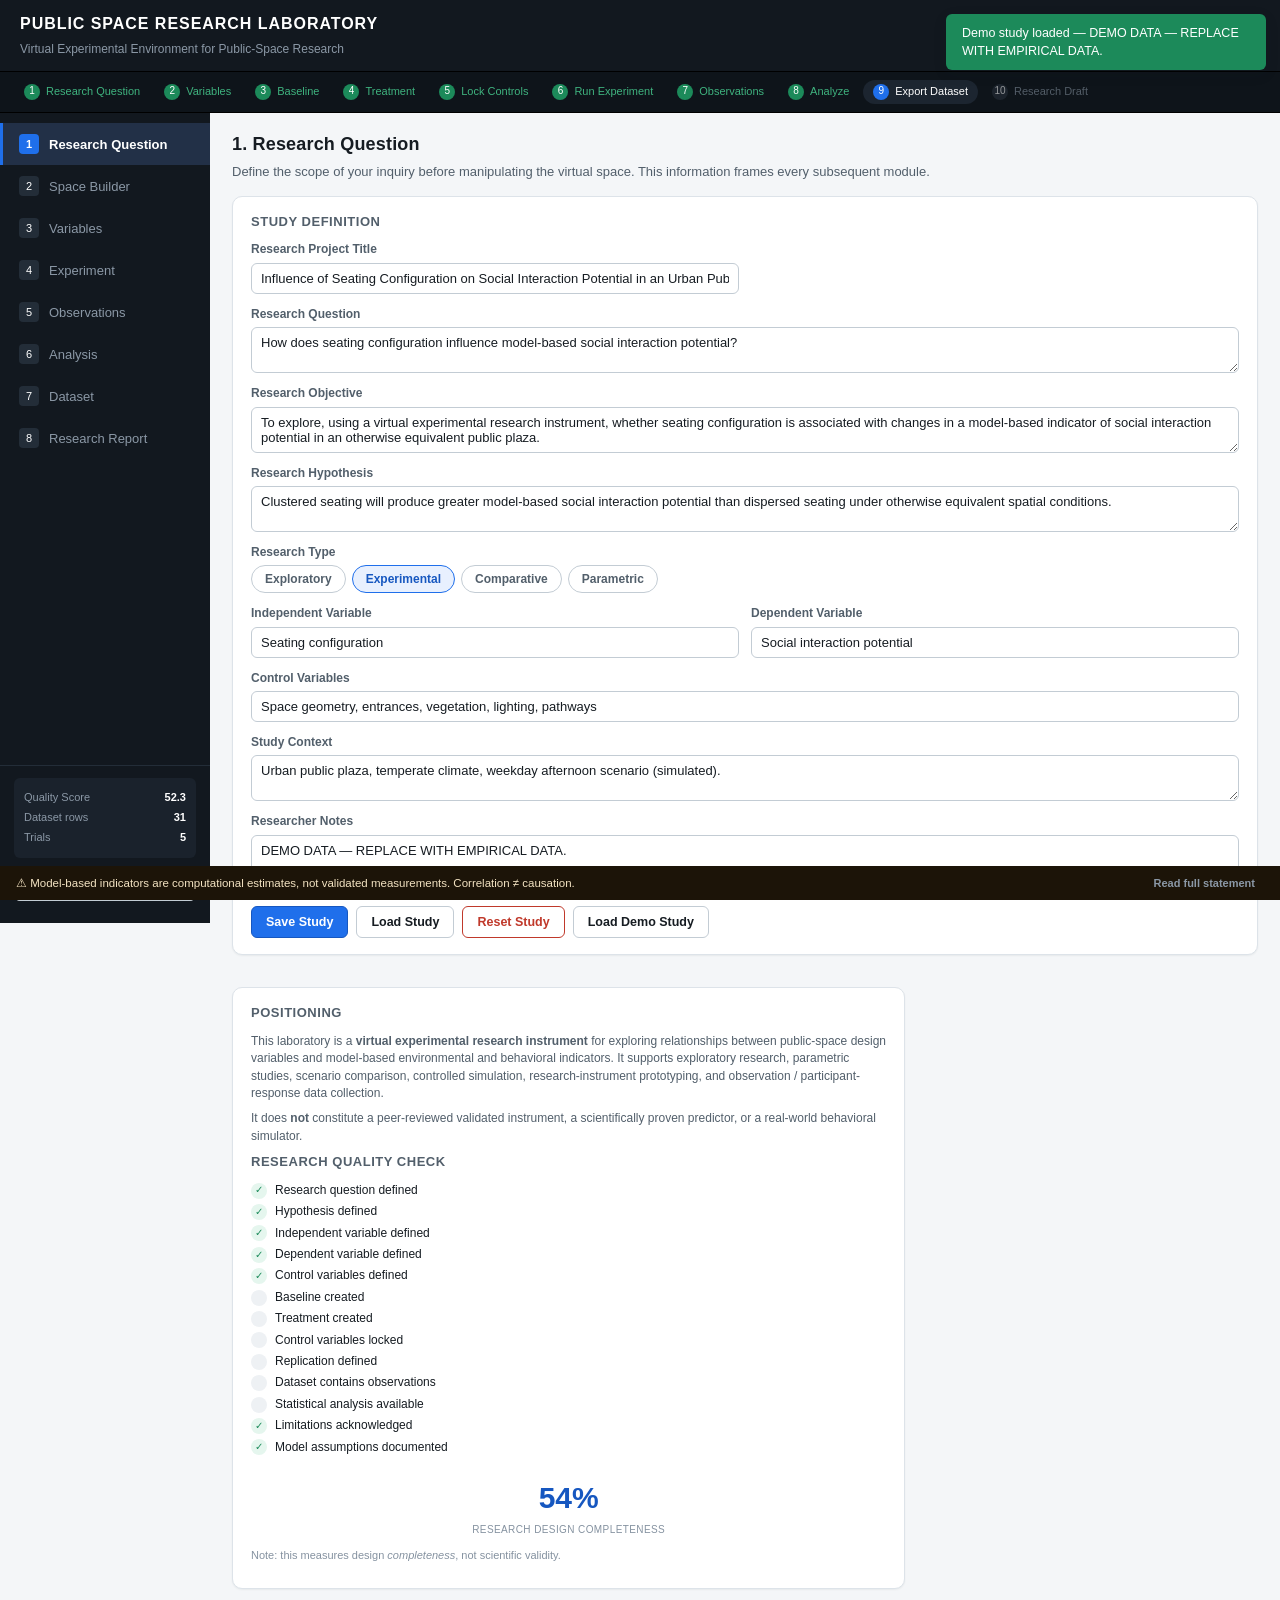
==== research-lab/index.html @ e357980e "Add Public Space Research Laboratory virtual research instrument A standalone, offline-capable brows" ====
<!doctype html>
<html lang="en">
<head>
<meta charset="UTF-8" />
<meta name="viewport" content="width=device-width, initial-scale=1.0" />
<title>Public Space Research Laboratory</title>
<meta name="description" content="A virtual experimental research instrument for exploring relationships between public-space design variables and model-based environmental and behavioral indicators." />
<link rel="stylesheet" href="style.css" />
</head>
<body>

<a class="skip-link" href="#main-content">Skip to main content</a>

<header class="app-header" role="banner">
  <div class="header-left">
    <h1 class="app-title">PUBLIC SPACE RESEARCH LABORATORY</h1>
    <p class="app-subtitle">Virtual Experimental Environment for Public-Space Research</p>
  </div>
  <div class="header-right">
    <div class="status-indicator" id="researchStatus" role="status" aria-live="polite">
      <span class="status-dot status-ready" id="statusDot"></span>
      <span id="statusText">READY</span>
    </div>
    <button class="btn btn-ghost" id="btnHelp" aria-label="How to use this instrument">? Guide</button>
    <button class="btn btn-ghost" id="btnMobileNav" aria-label="Toggle navigation menu">☰ Menu</button>
  </div>
</header>

<div class="workflow-bar" id="workflowBar" aria-label="Research workflow progress">
  <div class="workflow-step" data-step="1"><span class="wf-num">1</span><span class="wf-label">Research Question</span></div>
  <div class="workflow-step" data-step="2"><span class="wf-num">2</span><span class="wf-label">Variables</span></div>
  <div class="workflow-step" data-step="3"><span class="wf-num">3</span><span class="wf-label">Baseline</span></div>
  <div class="workflow-step" data-step="4"><span class="wf-num">4</span><span class="wf-label">Treatment</span></div>
  <div class="workflow-step" data-step="5"><span class="wf-num">5</span><span class="wf-label">Lock Controls</span></div>
  <div class="workflow-step" data-step="6"><span class="wf-num">6</span><span class="wf-label">Run Experiment</span></div>
  <div class="workflow-step" data-step="7"><span class="wf-num">7</span><span class="wf-label">Observations</span></div>
  <div class="workflow-step" data-step="8"><span class="wf-num">8</span><span class="wf-label">Analyze</span></div>
  <div class="workflow-step" data-step="9"><span class="wf-num">9</span><span class="wf-label">Export Dataset</span></div>
  <div class="workflow-step" data-step="10"><span class="wf-num">10</span><span class="wf-label">Research Draft</span></div>
</div>

<div class="app-shell">
<nav class="sidebar" id="sidebar" aria-label="Main navigation">
  <button class="nav-item active" data-tab="research-question" aria-current="page">
    <span class="nav-icon">1</span><span>Research Question</span>
  </button>
  <button class="nav-item" data-tab="space-builder">
    <span class="nav-icon">2</span><span>Space Builder</span>
  </button>
  <button class="nav-item" data-tab="variables">
    <span class="nav-icon">3</span><span>Variables</span>
  </button>
  <button class="nav-item" data-tab="experiment">
    <span class="nav-icon">4</span><span>Experiment</span>
  </button>
  <button class="nav-item" data-tab="observations">
    <span class="nav-icon">5</span><span>Observations</span>
  </button>
  <button class="nav-item" data-tab="analysis">
    <span class="nav-icon">6</span><span>Analysis</span>
  </button>
  <button class="nav-item" data-tab="dataset">
    <span class="nav-icon">7</span><span>Dataset</span>
  </button>
  <button class="nav-item" data-tab="report">
    <span class="nav-icon">8</span><span>Research Report</span>
  </button>

  <div class="sidebar-footer">
    <div class="mini-dashboard" id="miniDashboard">
      <div class="mini-row"><span>Quality Score</span><strong id="miniQuality">--</strong></div>
      <div class="mini-row"><span>Dataset rows</span><strong id="miniRows">0</strong></div>
      <div class="mini-row"><span>Trials</span><strong id="miniTrials">0</strong></div>
    </div>
    <button class="btn btn-block" id="btnProjectMenu">Project ▾</button>
  </div>
</nav>

<main id="main-content" class="content">

<!-- ================= RESEARCH QUESTION ================= -->
<section class="panel active" id="panel-research-question" aria-labelledby="rq-heading">
  <div class="panel-header">
    <h2 id="rq-heading">1. Research Question</h2>
    <p class="panel-desc">Define the scope of your inquiry before manipulating the virtual space. This information frames every subsequent module.</p>
  </div>

  <div class="card-grid">
    <div class="card span-2">
      <h3>Study Definition</h3>
      <div class="form-grid">
        <label class="field">
          <span>Research Project Title</span>
          <input type="text" id="studyTitle" placeholder="e.g. Influence of Seating Configuration on Social Interaction Potential" />
        </label>
        <label class="field span-2">
          <span>Research Question</span>
          <textarea id="studyQuestion" rows="2" placeholder="How does seating configuration influence social interaction potential in a public plaza?"></textarea>
        </label>
        <label class="field span-2">
          <span>Research Objective</span>
          <textarea id="studyObjective" rows="2"></textarea>
        </label>
        <label class="field span-2">
          <span>Research Hypothesis</span>
          <textarea id="studyHypothesis" rows="2" placeholder="Clustered seating configurations produce greater social interaction potential than isolated seating configurations."></textarea>
        </label>
        <div class="field span-2">
          <span>Research Type</span>
          <div class="chip-group" id="researchTypeGroup" role="radiogroup" aria-label="Research type">
            <button class="chip" data-value="Exploratory">Exploratory</button>
            <button class="chip" data-value="Experimental">Experimental</button>
            <button class="chip" data-value="Comparative">Comparative</button>
            <button class="chip" data-value="Parametric">Parametric</button>
          </div>
        </div>
        <label class="field">
          <span>Independent Variable</span>
          <input type="text" id="studyIV" placeholder="Seating configuration" />
        </label>
        <label class="field">
          <span>Dependent Variable</span>
          <input type="text" id="studyDV" placeholder="Social interaction potential" />
        </label>
        <label class="field span-2">
          <span>Control Variables</span>
          <input type="text" id="studyControls" placeholder="Space geometry, entrances, vegetation, lighting..." />
        </label>
        <label class="field span-2">
          <span>Study Context</span>
          <textarea id="studyContext" rows="2" placeholder="Urban plaza, temperate climate, weekday afternoon scenario..."></textarea>
        </label>
        <label class="field span-2">
          <span>Researcher Notes</span>
          <textarea id="studyNotes" rows="3"></textarea>
        </label>
      </div>
      <div class="action-row">
        <button class="btn btn-primary" id="btnSaveStudy">Save Study</button>
        <button class="btn" id="btnLoadStudy">Load Study</button>
        <button class="btn btn-danger-outline" id="btnResetStudy">Reset Study</button>
        <button class="btn" id="btnLoadDemoStudy">Load Demo Study</button>
      </div>
    </div>

    <div class="card">
      <h3>Positioning</h3>
      <p class="hint">This laboratory is a <strong>virtual experimental research instrument</strong> for exploring relationships between public-space design variables and model-based environmental and behavioral indicators. It supports exploratory research, parametric studies, scenario comparison, controlled simulation, research-instrument prototyping, and observation / participant-response data collection.</p>
      <p class="hint">It does <strong>not</strong> constitute a peer-reviewed validated instrument, a scientifically proven predictor, or a real-world behavioral simulator.</p>
      <h3>Research Quality Check</h3>
      <div id="qualityCheckList" class="check-list"></div>
      <div class="big-metric"><span id="qualityCompletenessValue">0%</span><span class="big-metric-label">RESEARCH DESIGN COMPLETENESS</span></div>
      <p class="hint small">Note: this measures design <em>completeness</em>, not scientific validity.</p>
    </div>
  </div>
</section>

<!-- ================= SPACE BUILDER ================= -->
<section class="panel" id="panel-space-builder" aria-labelledby="sb-heading">
  <div class="panel-header">
    <h2 id="sb-heading">2. Virtual Public Space Builder</h2>
    <p class="panel-desc">Construct and manipulate the spatial configuration. Drag objects to reposition them. All changes recalculate model-based indicators live.</p>
  </div>

  <div class="toolbar">
    <div class="toolbar-group">
      <label class="mini-field">Preset
        <select id="presetSelect">
          <option value="">— Select preset —</option>
          <option value="open">01 · Open Plaza</option>
          <option value="treelined">02 · Tree-Lined Plaza</option>
          <option value="courtyard">03 · Courtyard Plaza</option>
          <option value="seating">04 · Seating-Centered Plaza</option>
          <option value="commercial">05 · Commercial Edge Plaza</option>
          <option value="park">06 · Park-Like Space</option>
          <option value="highdensity">07 · High-Density Urban Plaza</option>
          <option value="lowdensity">08 · Low-Density Quiet Plaza</option>
          <option value="pedestrian">09 · Pedestrian Plaza</option>
          <option value="custom">10 · Custom</option>
        </select>
      </label>
    </div>
    <div class="toolbar-group" id="addToolGroup">
      <span class="toolbar-label">Add:</span>
      <button class="btn btn-sm" data-add="entrance">Entrance</button>
      <button class="btn btn-sm" data-add="pathway">Pathway</button>
      <button class="btn btn-sm" data-add="seat">Seating</button>
      <button class="btn btn-sm" data-add="tree">Tree</button>
      <button class="btn btn-sm" data-add="shade">Shade</button>
      <button class="btn btn-sm" data-add="light">Light</button>
      <button class="btn btn-sm" data-add="water">Water</button>
      <button class="btn btn-sm" data-add="edge">Active Edge</button>
      <button class="btn btn-sm" data-add="node">Activity Node</button>
      <button class="btn btn-sm" data-add="obstacle">Obstacle</button>
    </div>
    <div class="toolbar-group">
      <button class="btn btn-sm" id="btnUndo" title="Undo">↶ Undo</button>
      <button class="btn btn-sm" id="btnRedo" title="Redo">↷ Redo</button>
      <button class="btn btn-sm" id="btnRandomize">🎲 Randomize</button>
      <button class="btn btn-sm" id="btnClearSpace">Clear</button>
    </div>
  </div>

  <div class="builder-grid">
    <div class="builder-side">
      <div class="card">
        <h3>Geometry</h3>
        <label class="field-inline"><span>Width (m)</span><input type="number" id="geoWidth" min="10" max="200" value="40"/></label>
        <label class="field-inline"><span>Length (m)</span><input type="number" id="geoLength" min="10" max="200" value="60"/></label>
        <label class="field-inline"><span>Boundary Openness</span><input type="range" id="geoOpenness" min="0" max="100" value="60"/><output>60</output></label>
        <label class="field-inline"><span>Enclosure Level</span><input type="range" id="geoEnclosure" min="0" max="100" value="40"/><output>40</output></label>
      </div>
      <div class="card">
        <h3>Abstract Parameters</h3>
        <p class="hint small">Continuous design parameters not represented as discrete objects.</p>
        <label class="field-inline"><span>Path Directness</span><input type="range" id="parPathDirectness" min="0" max="100" value="70"/><output>70</output></label>
        <label class="field-inline"><span>Path Connectivity</span><input type="range" id="parPathConnectivity" min="0" max="100" value="60"/><output>60</output></label>
        <label class="field-inline"><span>Surface Continuity</span><input type="range" id="parSurfaceContinuity" min="0" max="100" value="80"/><output>80</output></label>
        <label class="field-inline"><span>Crossing Complexity</span><input type="range" id="parCrossingComplexity" min="0" max="100" value="30"/><output>30</output></label>
        <label class="field-inline"><span>Visual Obstruction</span><input type="range" id="parVisualObstruction" min="0" max="100" value="20"/><output>20</output></label>
        <label class="field-inline"><span>Blind Spots</span><input type="range" id="parBlindSpots" min="0" max="100" value="15"/><output>15</output></label>
        <label class="field-inline"><span>Noise Level (assumption)</span><input type="range" id="parNoise" min="0" max="100" value="35"/><output>35</output></label>
        <label class="field-inline"><span>Crowding (assumption)</span><input type="range" id="parCrowding" min="0" max="100" value="25"/><output>25</output></label>
        <label class="field-inline"><span>Hardscape Ratio</span><input type="range" id="parHardscape" min="0" max="100" value="55"/><output>55</output></label>
        <label class="field-inline"><span>Lighting Brightness</span><input type="range" id="parBrightness" min="0" max="100" value="60"/><output>60</output></label>
      </div>
      <div class="card">
        <h3>Time Condition (Scenario Assumption)</h3>
        <div class="chip-group" id="timeConditionGroup">
          <button class="chip" data-value="Morning">Morning</button>
          <button class="chip active" data-value="Afternoon">Afternoon</button>
          <button class="chip" data-value="Evening">Evening</button>
          <button class="chip" data-value="Night">Night</button>
        </div>
        <p class="hint small">Adjusts lighting / activity / shade weighting assumptions. Labeled as scenario assumption, not sensor data.</p>
      </div>
    </div>

    <div class="builder-canvas-wrap">
      <div class="canvas-toolbar">
        <span class="toolbar-label">Heatmap:</span>
        <select id="heatmapSelect">
          <option value="none">None</option>
          <option value="accessibility">Accessibility</option>
          <option value="visibility">Visibility</option>
          <option value="activity">Activity Potential</option>
          <option value="social">Social Interaction Potential</option>
          <option value="comfort">Comfort Potential</option>
        </select>
        <label class="mini-field">Opacity <input type="range" id="heatmapOpacity" min="0" max="100" value="55"/></label>
        <span class="canvas-note">Model visualization — not field observation.</span>
      </div>
      <div class="canvas-frame">
        <svg id="spaceCanvas" viewBox="0 0 1000 1000" preserveAspectRatio="xMidYMid meet" role="img" aria-label="Virtual public space canvas"></svg>
      </div>
      <p class="hint small">Click an object to select and edit its properties. Drag to move. Delete key removes the selected object.</p>
    </div>

    <div class="builder-side">
      <div class="card" id="propertiesPanel">
        <h3>Object Properties</h3>
        <div id="propertiesContent" class="properties-content">
          <p class="hint">No object selected. Click an object on the canvas, or add one using the toolbar above.</p>
        </div>
      </div>
      <div class="card">
        <h3>Snapshots</h3>
        <div class="action-row">
          <button class="btn btn-sm" id="btnSaveSnapshot">Save Snapshot</button>
        </div>
        <div id="snapshotList" class="mini-list"></div>
      </div>
    </div>
  </div>
</section>

<!-- ================= VARIABLES ================= -->
<section class="panel" id="panel-variables" aria-labelledby="var-heading">
  <div class="panel-header">
    <h2 id="var-heading">3. Variables Laboratory &amp; Public Space Quality Model</h2>
    <p class="panel-desc">Every indicator below is a <strong>composite model-based indicator</strong> calculated transparently from the current space configuration. Use "View Calculation" to inspect formulas, weights, and raw values.</p>
  </div>

  <div class="quality-hero card">
    <div class="quality-score-ring" id="qualityRing">
      <span id="qualityScoreValue">--</span>
      <span class="quality-score-label">PUBLIC SPACE QUALITY<br/>Composite Model-Based Indicator (0–100)</span>
    </div>
    <div class="quality-breakdown" id="qualityBreakdown"></div>
  </div>

  <div class="action-row">
    <button class="btn" id="btnDefaultWeights">Default Weights</button>
    <button class="btn" id="btnCustomWeights">Enable Custom Weights</button>
    <button class="btn" id="btnNormalizeWeights">Normalize Weights</button>
    <button class="btn btn-danger-outline" id="btnResetWeights">Reset Weights</button>
  </div>

  <div id="indicatorCategories" class="indicator-categories"></div>
</section>

<!-- ================= EXPERIMENT ================= -->
<section class="panel" id="panel-experiment" aria-labelledby="exp-heading">
  <div class="panel-header">
    <h2 id="exp-heading">4. Experiment Design</h2>
    <p class="panel-desc">Design controlled, parametric, and multi-condition experiments. Duplicate the baseline, change only the independent variable, and lock control variables.</p>
  </div>

  <div class="tab-strip" id="expTabStrip">
    <button class="tab-btn active" data-exptab="design">Design</button>
    <button class="tab-btn" data-exptab="controlled">Controlled (Baseline / Treatment)</button>
    <button class="tab-btn" data-exptab="parametric">Parametric Study</button>
    <button class="tab-btn" data-exptab="multicondition">Multi-Condition</button>
    <button class="tab-btn" data-exptab="replication">Replication</button>
  </div>

  <div class="exp-tab-panel active" data-exptabpanel="design">
    <div class="card">
      <h3>Experiment Definition</h3>
      <div class="form-grid">
        <label class="field"><span>Experiment ID</span><input type="text" id="expId" readonly /></label>
        <label class="field"><span>Experiment Name</span><input type="text" id="expName" /></label>
        <label class="field span-2"><span>Research Question</span><input type="text" id="expQuestion" /></label>
        <label class="field span-2"><span>Hypothesis</span><input type="text" id="expHypothesis" /></label>
        <label class="field"><span>Independent Variable</span><input type="text" id="expIV" /></label>
        <label class="field"><span>Dependent Variable</span><input type="text" id="expDV" /></label>
        <label class="field span-2"><span>Control Variables</span><input type="text" id="expControls" /></label>
        <label class="field"><span>Number of Trials</span><input type="number" id="expTrials" min="1" max="50" value="5" /></label>
        <label class="field"><span>Replication Count</span><input type="number" id="expReplication" min="1" max="20" value="3" /></label>
        <label class="field"><span>Randomization Seed</span><input type="number" id="expSeed" value="12345" /></label>
        <label class="field span-2"><span>Notes</span><textarea id="expNotes" rows="2"></textarea></label>
      </div>
      <div class="action-row">
        <button class="btn btn-primary" id="btnCreateExperiment">Create / Update Experiment</button>
        <button class="btn" id="btnLoadDemoExperiment">Load Demo Experiment</button>
      </div>
    </div>
    <div class="card">
      <h3>Experiment List</h3>
      <div id="experimentList" class="mini-list"></div>
    </div>
  </div>

  <div class="exp-tab-panel" data-exptabpanel="controlled">
    <div class="card">
      <div class="action-row">
        <button class="btn btn-primary" id="btnSetBaseline">Set Current Space as BASELINE</button>
        <button class="btn" id="btnDuplicateToTreatment">Duplicate Baseline → Treatment</button>
        <button class="btn" id="btnLockControls">🔒 Lock Control Variables</button>
        <span id="lockIndicator" class="lock-indicator">UNLOCKED</span>
      </div>
      <p class="hint small">Workflow: set the baseline, duplicate it to treatment, then edit <em>only</em> the independent variable in the Treatment workspace. Locked control variables will warn you if changed.</p>
    </div>
    <div class="side-by-side">
      <div class="card">
        <h3>Baseline</h3>
        <div id="baselineSummary" class="condition-summary">No baseline set.</div>
      </div>
      <div class="card">
        <h3>Treatment</h3>
        <div id="treatmentSummary" class="condition-summary">No treatment set.</div>
        <button class="btn btn-sm" id="btnEditTreatment">Edit Treatment in Space Builder</button>
      </div>
    </div>
    <div class="card">
      <h3>Run Controlled Experiment</h3>
      <div class="action-row">
        <button class="btn btn-primary" id="btnRunControlled">Run Baseline vs Treatment</button>
      </div>
      <div id="controlledResults"></div>
    </div>
  </div>

  <div class="exp-tab-panel" data-exptabpanel="parametric">
    <div class="card">
      <h3>Parametric Study</h3>
      <div class="form-grid">
        <label class="field"><span>Independent Variable</span>
          <select id="paramVariable">
            <option value="treeCount">Tree Count</option>
            <option value="seatCount">Seating Count</option>
            <option value="entranceCount">Entrance Count</option>
            <option value="lightCount">Lighting Count</option>
            <option value="parPathDirectness">Path Directness</option>
            <option value="parHardscape">Hardscape Ratio</option>
          </select>
        </label>
        <label class="field"><span>Levels (comma-separated)</span><input type="text" id="paramLevels" value="0,2,4,6,8,10" /></label>
      </div>
      <div class="action-row">
        <button class="btn btn-primary" id="btnRunParametric">Run Parametric Study</button>
      </div>
      <div id="paramResultsTable"></div>
      <div class="chart-wrap"><svg id="paramChart" viewBox="0 0 600 300"></svg></div>
    </div>

    <div class="card">
      <h3>Sensitivity Analysis</h3>
      <div class="form-grid">
        <label class="field"><span>Independent Variable</span>
          <select id="sensVariable">
            <option value="treeCount">Tree Count</option>
            <option value="seatCount">Seating Count</option>
            <option value="entranceCount">Entrance Count</option>
            <option value="lightCount">Lighting Count</option>
          </select>
        </label>
        <label class="field"><span>Dependent Indicator</span>
          <select id="sensIndicator">
            <option value="comfort">Environmental Comfort Index</option>
            <option value="social">Social Interaction Potential</option>
            <option value="accessibility">Accessibility Index</option>
            <option value="quality">Public Space Quality Score</option>
          </select>
        </label>
      </div>
      <div class="action-row"><button class="btn btn-primary" id="btnRunSensitivity">Run Sensitivity Analysis</button></div>
      <div id="sensResultsTable"></div>
      <div class="chart-wrap"><svg id="sensChart" viewBox="0 0 600 300"></svg></div>
      <p class="hint" id="sensInterpretation"></p>
    </div>
  </div>

  <div class="exp-tab-panel" data-exptabpanel="multicondition">
    <div class="card">
      <h3>Multi-Condition Experiment (up to 10 conditions)</h3>
      <div class="action-row">
        <button class="btn btn-primary" id="btnAddCondition">+ Add Condition from Current Space</button>
      </div>
      <div id="conditionList" class="mini-list"></div>
      <div class="chart-wrap"><svg id="conditionChart" viewBox="0 0 600 320"></svg></div>
      <div id="conditionComparisonTable"></div>
    </div>
  </div>

  <div class="exp-tab-panel" data-exptabpanel="replication">
    <div class="card">
      <h3>Stochastic Simulation</h3>
      <label class="field-inline"><span>Enable randomized model variation</span>
        <input type="checkbox" id="stochasticToggle" />
      </label>
      <label class="field-inline"><span>Variation Level</span>
        <select id="stochasticLevel">
          <option value="0">0%</option>
          <option value="1">1%</option>
          <option value="5" selected>5%</option>
          <option value="10">10%</option>
        </select>
      </label>
      <p class="hint small">"Randomized model variation" is a synthetic noise term applied to computed indicators. It does not represent measured human behavioral variability.</p>
      <div class="action-row">
        <button class="btn btn-primary" id="btnRunTrials">Run Replication Trials</button>
      </div>
      <div id="replicationTable"></div>
    </div>
  </div>
</section>

<!-- ================= OBSERVATIONS ================= -->
<section class="panel" id="panel-observations" aria-labelledby="obs-heading">
  <div class="panel-header">
    <h2 id="obs-heading">5. Observations &amp; Participant Responses</h2>
    <p class="panel-desc">Record researcher-entered field observations and participant survey responses. These are distinct from simulated indicators.</p>
  </div>

  <div class="tab-strip">
    <button class="tab-btn active" data-obstab="observation">Observation Sheet</button>
    <button class="tab-btn" data-obstab="participant">Participant Responses</button>
  </div>

  <div class="obs-tab-panel active" data-obstabpanel="observation">
    <div class="card">
      <h3>New Observation <span class="badge badge-empirical">Researcher-entered observation</span></h3>
      <div class="form-grid">
        <label class="field"><span>Location</span><input type="text" id="obsLocation" placeholder="e.g. North seating cluster" /></label>
        <label class="field"><span>Condition</span><input type="text" id="obsCondition" placeholder="e.g. Baseline / Treatment A" /></label>
        <label class="field"><span>Pedestrian Count</span><input type="number" id="obsPedestrians" min="0" /></label>
        <label class="field"><span>Seated People</span><input type="number" id="obsSeated" min="0" /></label>
        <label class="field"><span>Standing People</span><input type="number" id="obsStanding" min="0" /></label>
        <label class="field"><span>Walking People</span><input type="number" id="obsWalking" min="0" /></label>
        <label class="field"><span>Groups</span><input type="number" id="obsGroups" min="0" /></label>
        <label class="field"><span>Solo Users</span><input type="number" id="obsSolo" min="0" /></label>
        <label class="field"><span>Interactions Observed</span><input type="number" id="obsInteractions" min="0" /></label>
        <label class="field"><span>Avg. Duration of Stay (min)</span><input type="number" id="obsDuration" min="0" /></label>
        <label class="field span-2"><span>Observed Activities</span><input type="text" id="obsActivities" placeholder="Comma-separated" /></label>
        <label class="field"><span>Conflicts Observed</span><input type="number" id="obsConflicts" min="0" /></label>
        <label class="field"><span>Noise Perception (1–5)</span><input type="number" id="obsNoise" min="1" max="5" /></label>
        <label class="field"><span>Comfort Rating (1–5)</span><input type="number" id="obsComfort" min="1" max="5" /></label>
        <label class="field"><span>Safety Perception (1–5)</span><input type="number" id="obsSafety" min="1" max="5" /></label>
        <label class="field span-2"><span>Accessibility Problems</span><input type="text" id="obsAccessProblems" /></label>
        <label class="field span-2"><span>Notes</span><textarea id="obsNotes" rows="2"></textarea></label>
      </div>
      <div class="action-row">
        <button class="btn btn-primary" id="btnAddObservation">Record Observation</button>
      </div>
    </div>
    <div class="card">
      <h3>Observation Log</h3>
      <div class="table-scroll"><table id="observationTable"><thead></thead><tbody></tbody></table></div>
    </div>
  </div>

  <div class="obs-tab-panel" data-obstabpanel="participant">
    <div class="card">
      <h3>Questionnaire <span class="badge badge-participant">Participant-reported response</span></h3>
      <p class="hint small">Likert scale 1 (Strongly disagree) – 5 (Strongly agree). No personally identifiable information is collected — participants are recorded by anonymous ID only (e.g. P001).</p>
      <div id="questionList" class="mini-list"></div>
      <div class="action-row">
        <input type="text" id="newQuestionText" placeholder="Add a custom Likert question..." class="grow-input"/>
        <button class="btn btn-sm" id="btnAddQuestion">Add Question</button>
      </div>
    </div>
    <div class="card">
      <h3>Record Response</h3>
      <div class="form-grid">
        <label class="field"><span>Participant ID</span><input type="text" id="participantId" readonly /></label>
        <label class="field"><span>Condition</span><input type="text" id="participantCondition" placeholder="Baseline / Treatment A" /></label>
      </div>
      <div id="likertForm"></div>
      <div class="action-row">
        <button class="btn btn-primary" id="btnSubmitResponse">Submit Response</button>
      </div>
    </div>
    <div class="card">
      <h3>Response Summary</h3>
      <div id="responseSummary"></div>
    </div>
  </div>
</section>

<!-- ================= ANALYSIS ================= -->
<section class="panel" id="panel-analysis" aria-labelledby="ana-heading">
  <div class="panel-header">
    <h2 id="ana-heading">6. Data Analysis Dashboard</h2>
    <p class="panel-desc">Descriptive statistics, comparison, correlation and effect-size tools computed from your collected/model data.</p>
  </div>

  <div class="card causality-warning">
    <strong>CAUTION:</strong> Results here arise substantially from the computational model and researcher-entered data. They do not by themselves establish causality, and should not be interpreted as empirical evidence of real-world human behavior without independent validation.
  </div>

  <div class="tab-strip">
    <button class="tab-btn active" data-anatab="descriptive">Descriptive Charts</button>
    <button class="tab-btn" data-anatab="comparison">Scenario Comparison</button>
    <button class="tab-btn" data-anatab="correlation">Correlation Explorer</button>
    <button class="tab-btn" data-anatab="matrix">Comparison Matrix</button>
  </div>

  <div class="ana-tab-panel active" data-anatabpanel="descriptive">
    <div class="card">
      <h3>Select dataset field</h3>
      <div class="form-grid">
        <label class="field"><span>Numeric field</span>
          <select id="descField"></select>
        </label>
        <label class="field"><span>Chart type</span>
          <select id="descChartType">
            <option value="bar">Bar Chart</option>
            <option value="histogram">Histogram</option>
            <option value="box">Distribution (box-style)</option>
          </select>
        </label>
      </div>
    </div>
    <div class="card">
      <h3>Chart</h3>
      <div class="chart-wrap"><svg id="descChart" viewBox="0 0 700 320"></svg></div>
      <div id="descStats" class="stats-grid"></div>
    </div>
    <div class="card">
      <h3>Radar — Indicator Profile</h3>
      <div class="chart-wrap"><svg id="radarChart" viewBox="0 0 400 400"></svg></div>
    </div>
  </div>

  <div class="ana-tab-panel" data-anatabpanel="comparison">
    <div class="card">
      <h3>Scenario A vs Scenario B</h3>
      <div class="form-grid">
        <label class="field"><span>Scenario A (snapshot/condition)</span><select id="scenarioA"></select></label>
        <label class="field"><span>Scenario B (snapshot/condition)</span><select id="scenarioB"></select></label>
      </div>
      <div class="action-row"><button class="btn btn-primary" id="btnCompareScenarios">Compare</button></div>
      <div id="scenarioCompareResult"></div>
    </div>
  </div>

  <div class="ana-tab-panel" data-anatabpanel="correlation">
    <div class="card">
      <h3>Correlation Explorer</h3>
      <div class="form-grid">
        <label class="field"><span>Variable X</span><select id="corrX"></select></label>
        <label class="field"><span>Variable Y</span><select id="corrY"></select></label>
      </div>
      <div class="action-row"><button class="btn btn-primary" id="btnRunCorrelation">Compute Correlation</button></div>
      <div id="corrResult"></div>
      <div class="chart-wrap"><svg id="scatterChart" viewBox="0 0 500 400"></svg></div>
      <p class="hint">Correlation in simulated/model-generated data does not establish real-world causation.</p>
    </div>
  </div>

  <div class="ana-tab-panel" data-anatabpanel="matrix">
    <div class="card">
      <h3>Research Comparison Matrix</h3>
      <div id="comparisonMatrixTable"></div>
    </div>
  </div>
</section>

<!-- ================= DATASET ================= -->
<section class="panel" id="panel-dataset" aria-labelledby="ds-heading">
  <div class="panel-header">
    <h2 id="ds-heading">7. Dataset Management</h2>
    <p class="panel-desc">All trial results, observations, and participant responses consolidated into one reproducible dataset table.</p>
  </div>

  <div class="card">
    <div class="toolbar">
      <input type="text" id="datasetSearch" placeholder="Search dataset..." class="grow-input" />
      <select id="datasetFilterType">
        <option value="">All observation types</option>
        <option value="simulation">Simulation</option>
        <option value="observation">Field Observation</option>
        <option value="participant">Participant Response</option>
      </select>
      <select id="datasetSort">
        <option value="timestamp">Sort: Timestamp</option>
        <option value="condition">Sort: Condition</option>
        <option value="dependent_value">Sort: Dependent Value</option>
      </select>
      <button class="btn btn-sm" id="btnAddDatasetRow">+ Add Row</button>
      <button class="btn btn-sm btn-danger-outline" id="btnClearDataset">Clear Data</button>
    </div>
    <div class="table-scroll"><table id="datasetTable"><thead></thead><tbody></tbody></table></div>
    <div class="action-row">
      <button class="btn btn-primary" id="btnExportCSV">Export CSV</button>
      <button class="btn" id="btnExportJSON">Export JSON</button>
      <button class="btn" id="btnExportLog">Export Experiment Log</button>
      <span class="hint small">CSV columns are formatted for Excel, SPSS, R, Python, JASP, and Jamovi.</span>
    </div>
  </div>

  <div class="card">
    <h3>Experiment Log</h3>
    <div class="table-scroll"><table id="logTable"><thead><tr><th>Time</th><th>Action</th><th>Variable</th><th>Old</th><th>New</th><th>Experiment</th></tr></thead><tbody></tbody></table></div>
  </div>

  <div class="card">
    <h3>Project Management</h3>
    <div class="action-row">
      <button class="btn" id="btnNewStudy">New Study</button>
      <button class="btn" id="btnExportProject">Export All Project Data</button>
      <button class="btn" id="btnImportProject">Import Project Data</button>
      <input type="file" id="importFileInput" accept="application/json" hidden />
      <button class="btn btn-danger-outline" id="btnResetProject">Reset Project</button>
    </div>
  </div>
</section>

<!-- ================= REPORT ================= -->
<section class="panel" id="panel-report" aria-labelledby="rep-heading">
  <div class="panel-header">
    <h2 id="rep-heading">8. Research Report &amp; Reproducibility</h2>
    <p class="panel-desc">Generate a structured research draft and reproducibility manifest from your study data.</p>
  </div>

  <div class="tab-strip">
    <button class="tab-btn active" data-reptab="summary">Research Summary</button>
    <button class="tab-btn" data-reptab="paper">Research Paper Builder</button>
    <button class="tab-btn" data-reptab="reproducibility">Reproducibility</button>
    <button class="tab-btn" data-reptab="dashboard">Final Dashboard</button>
  </div>

  <div class="rep-tab-panel active" data-reptabpanel="summary">
    <div class="card">
      <div class="action-row">
        <button class="btn btn-primary" id="btnGenerateSummary">Generate Research Summary</button>
        <button class="btn" id="btnCopySummary">Copy</button>
        <button class="btn" id="btnDownloadSummary">Download</button>
      </div>
      <pre id="summaryOutput" class="report-output"></pre>
    </div>
  </div>

  <div class="rep-tab-panel" data-reptabpanel="paper">
    <div class="card">
      <p class="hint">Generates a structured research draft requiring researcher verification, empirical validation, and appropriate citation. It does not automatically generate a publishable paper.</p>
      <div class="action-row">
        <button class="btn btn-primary" id="btnGeneratePaper">Generate Paper Draft</button>
        <button class="btn" id="btnCopyPaper">Copy Report</button>
        <button class="btn" id="btnDownloadPaper">Download Report</button>
      </div>
      <pre id="paperOutput" class="report-output"></pre>
    </div>
  </div>

  <div class="rep-tab-panel" data-reptabpanel="reproducibility">
    <div class="card">
      <div id="reproPanel"></div>
      <div class="action-row">
        <button class="btn btn-primary" id="btnExportConfig">Export Experiment Configuration</button>
      </div>
    </div>
  </div>

  <div class="rep-tab-panel" data-reptabpanel="dashboard">
    <div class="card" id="finalDashboard"></div>
  </div>

  <div class="card model-limitations" id="modelLimitations">
    <h3>Model Limitations &amp; Assumptions <span class="badge badge-warning">Always read this</span></h3>
    <ul>
      <li>This laboratory is a computational research prototype.</li>
      <li>Model-based indicators are not substitutes for field measurements.</li>
      <li>Simulated behavior is not equivalent to observed human behavior.</li>
      <li>Results depend on model assumptions and weighting.</li>
      <li>Empirical validation is required before treating indicators as validated measurements.</li>
      <li>Correlation does not establish causation.</li>
      <li>Composite scores should be interpreted in relation to their component variables.</li>
    </ul>
  </div>
</section>

</main>
</div>

<!-- Model Limitations persistent footer strip -->
<div class="limitations-strip" id="limitationsStrip">
  <span>⚠ Model-based indicators are computational estimates, not validated measurements. Correlation ≠ causation.</span>
  <button id="btnJumpLimitations" class="btn btn-ghost btn-xs">Read full statement</button>
</div>

<!-- Modal: View Calculation -->
<div class="modal-overlay" id="calcModalOverlay" hidden>
  <div class="modal" role="dialog" aria-modal="true" aria-labelledby="calcModalTitle">
    <div class="modal-header">
      <h3 id="calcModalTitle">Calculation Detail</h3>
      <button class="btn btn-ghost btn-xs" id="btnCloseCalcModal" aria-label="Close">✕</button>
    </div>
    <div class="modal-body" id="calcModalBody"></div>
  </div>
</div>

<!-- Modal: Help / Guide -->
<div class="modal-overlay" id="helpModalOverlay" hidden>
  <div class="modal" role="dialog" aria-modal="true" aria-labelledby="helpModalTitle">
    <div class="modal-header">
      <h3 id="helpModalTitle">Instrument Guide</h3>
      <button class="btn btn-ghost btn-xs" id="btnCloseHelpModal" aria-label="Close">✕</button>
    </div>
    <div class="modal-body">
      <ol class="guide-list">
        <li><strong>Research Question</strong> — define your study, IV/DV, hypothesis.</li>
        <li><strong>Space Builder</strong> — configure the plaza, or load a preset. Set as Baseline.</li>
        <li><strong>Experiment → Controlled</strong> — duplicate to Treatment, change only the IV, lock controls, run.</li>
        <li><strong>Observations</strong> — log researcher observations and/or participant Likert responses.</li>
        <li><strong>Analysis</strong> — inspect charts, correlation, comparison matrix.</li>
        <li><strong>Dataset</strong> — review, edit, export CSV/JSON.</li>
        <li><strong>Research Report</strong> — generate a draft summary, paper outline, and reproducibility manifest.</li>
      </ol>
    </div>
  </div>
</div>

<div id="toastContainer" class="toast-container" aria-live="polite"></div>

<script src="script.js"></script>
</body>
</html>
---- research-lab/style.css ----
/* =========================================================
   PUBLIC SPACE RESEARCH LABORATORY — Stylesheet
   Professional scientific-lab interface. No frameworks.
   ========================================================= */

:root{
  --bg-canvas:#f4f6f8;
  --bg-card:#ffffff;
  --bg-sidebar:#12181f;
  --bg-sidebar-hover:#1c2530;
  --bg-sidebar-active:#223047;
  --border:#dde3e9;
  --border-strong:#c3ccd4;
  --text-primary:#161c22;
  --text-secondary:#525f6b;
  --text-muted:#8592a0;
  --text-on-dark:#dfe6ec;
  --text-on-dark-muted:#8b98a6;
  --accent:#1f6feb;
  --accent-dark:#1657c0;
  --accent-soft:#e8f0fe;
  --ok:#1c8a5a;
  --ok-soft:#e5f6ee;
  --warn:#b4750a;
  --warn-soft:#fdf1de;
  --danger:#c0392b;
  --danger-soft:#fbe9e7;
  --purple:#6e4fc9;
  --radius:6px;
  --radius-lg:10px;
  --shadow-sm:0 1px 2px rgba(20,30,40,.06);
  --shadow-md:0 4px 14px rgba(20,30,40,.10);
  --mono:"SFMono-Regular",Consolas,"Liberation Mono",Menlo,monospace;
  --sans:-apple-system,BlinkMacSystemFont,"Segoe UI",Roboto,Helvetica,Arial,sans-serif;
}

*,*::before,*::after{box-sizing:border-box;}
html{color-scheme:light;}
body{
  margin:0;
  font-family:var(--sans);
  background:var(--bg-canvas);
  color:var(--text-primary);
  font-size:14px;
  line-height:1.45;
  -webkit-font-smoothing:antialiased;
}
h1,h2,h3,h4{margin:0 0 6px;font-weight:600;letter-spacing:.01em;}
p{margin:0 0 8px;}
ul{margin:0;padding-left:18px;}
button{font-family:inherit;}
input,select,textarea{font-family:inherit;font-size:13px;}
:focus-visible{outline:2px solid var(--accent);outline-offset:2px;}

.skip-link{
  position:absolute;left:-999px;top:0;background:var(--accent);color:#fff;
  padding:8px 14px;z-index:999;border-radius:0 0 6px 0;
}
.skip-link:focus{left:0;}

/* ===== Header ===== */
.app-header{
  display:flex;justify-content:space-between;align-items:center;
  padding:12px 20px;background:var(--bg-sidebar);color:var(--text-on-dark);
  border-bottom:1px solid #000;
}
.app-title{font-size:16px;letter-spacing:.06em;color:#fff;}
.app-subtitle{font-size:12px;color:var(--text-on-dark-muted);margin:0;}
.header-right{display:flex;align-items:center;gap:10px;}
.status-indicator{
  display:flex;align-items:center;gap:6px;font-size:12px;font-weight:600;
  padding:6px 10px;border-radius:20px;background:#1c2530;letter-spacing:.03em;
}
.status-dot{width:9px;height:9px;border-radius:50%;background:var(--text-muted);}
.status-dot.status-ready{background:#3fb37f;box-shadow:0 0 0 3px rgba(63,179,127,.25);}
.status-dot.status-running{background:#e0a621;box-shadow:0 0 0 3px rgba(224,166,33,.25);animation:pulse 1.4s infinite;}
.status-dot.status-collected{background:#4c8dff;box-shadow:0 0 0 3px rgba(76,141,255,.25);}
@keyframes pulse{0%,100%{opacity:1;}50%{opacity:.4;}}

#btnMobileNav{display:none;}

/* ===== Workflow bar ===== */
.workflow-bar{
  display:flex;overflow-x:auto;background:#0e141a;color:var(--text-on-dark-muted);
  font-size:11px;padding:8px 14px;gap:4px;border-bottom:1px solid #000;
}
.workflow-step{
  display:flex;align-items:center;gap:6px;padding:4px 10px;border-radius:20px;
  white-space:nowrap;opacity:.55;
}
.workflow-step.wf-current{opacity:1;background:#1c2530;color:#fff;}
.workflow-step.wf-done{opacity:1;color:#3fb37f;}
.wf-num{
  width:16px;height:16px;border-radius:50%;background:#28313c;color:#fff;
  display:inline-flex;align-items:center;justify-content:center;font-size:10px;flex:none;
}
.workflow-step.wf-done .wf-num{background:#1c8a5a;}
.workflow-step.wf-current .wf-num{background:var(--accent);}

/* ===== Shell / Sidebar ===== */
.app-shell{display:flex;min-height:calc(100vh - 90px);}
.sidebar{
  width:210px;flex:none;background:var(--bg-sidebar);display:flex;flex-direction:column;
  padding:10px 0;position:sticky;top:0;align-self:flex-start;height:calc(100vh - 90px);
  overflow-y:auto;
}
.nav-item{
  display:flex;align-items:center;gap:10px;background:none;border:none;color:var(--text-on-dark-muted);
  padding:11px 16px;text-align:left;cursor:pointer;font-size:13px;border-left:3px solid transparent;
}
.nav-item:hover{background:var(--bg-sidebar-hover);color:#fff;}
.nav-item.active{background:var(--bg-sidebar-active);color:#fff;border-left-color:var(--accent);font-weight:600;}
.nav-icon{
  width:20px;height:20px;border-radius:4px;background:#232d38;color:#fff;font-size:11px;
  display:flex;align-items:center;justify-content:center;flex:none;
}
.nav-item.active .nav-icon{background:var(--accent);}
.sidebar-footer{margin-top:auto;padding:12px 14px;border-top:1px solid #232d38;}
.mini-dashboard{background:#1a222c;border-radius:6px;padding:10px;margin-bottom:10px;}
.mini-row{display:flex;justify-content:space-between;font-size:11px;color:var(--text-on-dark-muted);padding:2px 0;}
.mini-row strong{color:#fff;}

.content{flex:1;padding:18px 22px 60px;min-width:0;}

/* ===== Cards / Grid ===== */
.panel{display:none;}
.panel.active{display:block;}
.panel-header{margin-bottom:14px;}
.panel-header h2{font-size:18px;}
.panel-desc{color:var(--text-secondary);font-size:13px;max-width:900px;}

.card{
  background:var(--bg-card);border:1px solid var(--border);border-radius:var(--radius-lg);
  padding:16px 18px;margin-bottom:16px;box-shadow:var(--shadow-sm);
}
.card h3{font-size:13px;text-transform:uppercase;letter-spacing:.04em;color:var(--text-secondary);margin-bottom:10px;}
.card-grid{display:grid;grid-template-columns:2fr 1fr;gap:16px;align-items:start;}
.span-2{grid-column:span 2;}
@media (max-width:1000px){.card-grid{grid-template-columns:1fr;}.span-2{grid-column:span 1;}}

.form-grid{display:grid;grid-template-columns:1fr 1fr;gap:12px;}
.field{display:flex;flex-direction:column;gap:4px;font-size:12px;font-weight:600;color:var(--text-secondary);}
.field input,.field select,.field textarea{
  font-weight:400;color:var(--text-primary);border:1px solid var(--border-strong);border-radius:var(--radius);
  padding:7px 9px;background:#fff;width:100%;
}
.field textarea{resize:vertical;}
.field-inline{
  display:grid;grid-template-columns:1fr 1fr auto;align-items:center;gap:8px;font-size:12px;
  font-weight:600;color:var(--text-secondary);padding:6px 0;border-bottom:1px dashed var(--border);
}
.field-inline input[type=number],.field-inline select{
  border:1px solid var(--border-strong);border-radius:var(--radius);padding:5px 7px;width:100%;
}
.field-inline input[type=range]{width:100%;}
.field-inline output{font-family:var(--mono);font-size:11px;color:var(--text-primary);min-width:26px;text-align:right;}
.mini-field{font-size:12px;font-weight:600;color:var(--text-secondary);display:flex;align-items:center;gap:6px;}
.mini-field select,.mini-field input{border:1px solid var(--border-strong);border-radius:var(--radius);padding:5px 7px;}
.grow-input{flex:1;min-width:160px;border:1px solid var(--border-strong);border-radius:var(--radius);padding:7px 9px;}

/* ===== Buttons ===== */
.btn{
  border:1px solid var(--border-strong);background:#fff;color:var(--text-primary);
  padding:8px 14px;border-radius:var(--radius);cursor:pointer;font-size:12.5px;font-weight:600;
  transition:background .12s,border-color .12s;white-space:nowrap;
}
.btn:hover{background:#f1f4f7;border-color:#a9b4bd;}
.btn-sm{padding:6px 10px;font-size:12px;}
.btn-xs{padding:3px 8px;font-size:11px;}
.btn-primary{background:var(--accent);border-color:var(--accent-dark);color:#fff;}
.btn-primary:hover{background:var(--accent-dark);}
.btn-danger-outline{border-color:var(--danger);color:var(--danger);background:#fff;}
.btn-danger-outline:hover{background:var(--danger-soft);}
.btn-ghost{background:transparent;border-color:transparent;color:var(--text-on-dark-muted);}
.btn-ghost:hover{background:rgba(255,255,255,.08);color:#fff;}
.btn-block{width:100%;}
.action-row{display:flex;flex-wrap:wrap;gap:8px;margin-top:10px;align-items:center;}

/* ===== Chips / tabs ===== */
.chip-group{display:flex;flex-wrap:wrap;gap:6px;}
.chip{
  border:1px solid var(--border-strong);background:#fff;border-radius:20px;padding:6px 13px;
  font-size:12px;font-weight:600;cursor:pointer;color:var(--text-secondary);
}
.chip.active{background:var(--accent-soft);border-color:var(--accent);color:var(--accent-dark);}

.tab-strip{display:flex;gap:4px;border-bottom:1px solid var(--border);margin-bottom:14px;flex-wrap:wrap;}
.tab-btn{
  background:none;border:none;border-bottom:2px solid transparent;padding:9px 12px;
  font-size:12.5px;font-weight:600;color:var(--text-secondary);cursor:pointer;
}
.tab-btn.active{color:var(--accent-dark);border-bottom-color:var(--accent);}
.exp-tab-panel,.obs-tab-panel,.ana-tab-panel,.rep-tab-panel{display:none;}
.exp-tab-panel.active,.obs-tab-panel.active,.ana-tab-panel.active,.rep-tab-panel.active{display:block;}

/* ===== Badges ===== */
.badge{font-size:10px;font-weight:700;padding:2px 8px;border-radius:20px;letter-spacing:.02em;text-transform:uppercase;margin-left:6px;vertical-align:middle;}
.badge-model{background:var(--accent-soft);color:var(--accent-dark);}
.badge-empirical{background:var(--ok-soft);color:var(--ok);}
.badge-participant{background:#f1e9fb;color:var(--purple);}
.badge-warning{background:var(--warn-soft);color:var(--warn);}

/* ===== Toolbar (space builder) ===== */
.toolbar{display:flex;flex-wrap:wrap;gap:14px;align-items:center;background:var(--bg-card);
  border:1px solid var(--border);border-radius:var(--radius-lg);padding:10px 14px;margin-bottom:14px;}
.toolbar-group{display:flex;align-items:center;gap:6px;flex-wrap:wrap;}
.toolbar-label{font-size:11px;font-weight:700;color:var(--text-muted);text-transform:uppercase;}

.builder-grid{display:grid;grid-template-columns:230px 1fr 260px;gap:14px;align-items:start;}
@media (max-width:1200px){.builder-grid{grid-template-columns:1fr;}}
.builder-side{display:flex;flex-direction:column;}
.builder-canvas-wrap{min-width:0;}
.canvas-toolbar{display:flex;align-items:center;gap:10px;flex-wrap:wrap;margin-bottom:8px;font-size:12px;}
.canvas-note{margin-left:auto;color:var(--text-muted);font-style:italic;font-size:11px;}
.canvas-frame{
  background:#fff;border:1px solid var(--border);border-radius:var(--radius-lg);overflow:hidden;
  box-shadow:var(--shadow-sm);
}
#spaceCanvas{width:100%;height:auto;display:block;background:#fbfcfd;touch-action:none;}

.properties-content .field{margin-bottom:8px;}
.mini-list{display:flex;flex-direction:column;gap:6px;max-height:340px;overflow-y:auto;}
.mini-list-item{
  border:1px solid var(--border);border-radius:var(--radius);padding:8px 10px;font-size:12px;
  display:flex;justify-content:space-between;align-items:center;gap:8px;background:#fbfcfd;
}
.mini-list-item .mli-actions{display:flex;gap:4px;}

/* ===== Quality hero ===== */
.quality-hero{display:flex;gap:24px;align-items:center;flex-wrap:wrap;}
.quality-score-ring{
  width:150px;height:150px;border-radius:50%;border:10px solid var(--accent-soft);
  display:flex;flex-direction:column;align-items:center;justify-content:center;flex:none;text-align:center;
}
#qualityScoreValue{font-size:34px;font-weight:700;color:var(--accent-dark);}
.quality-score-label{font-size:9px;color:var(--text-muted);text-transform:uppercase;letter-spacing:.03em;margin-top:4px;line-height:1.3;}
.quality-breakdown{display:grid;grid-template-columns:repeat(auto-fit,minmax(150px,1fr));gap:10px;flex:1;}
.qb-item{font-size:11px;}
.qb-item .qb-label{display:flex;justify-content:space-between;color:var(--text-secondary);font-weight:600;margin-bottom:3px;}
.qb-bar{height:6px;border-radius:4px;background:#eef1f4;overflow:hidden;}
.qb-bar-fill{height:100%;background:var(--accent);}

.indicator-categories{display:grid;grid-template-columns:repeat(auto-fit,minmax(340px,1fr));gap:14px;}
.indicator-card{background:var(--bg-card);border:1px solid var(--border);border-radius:var(--radius-lg);padding:14px 16px;box-shadow:var(--shadow-sm);}
.indicator-card h4{font-size:13px;margin-bottom:2px;}
.indicator-card .ind-value{font-size:22px;font-weight:700;color:var(--accent-dark);}
.indicator-card .ind-def{font-size:11.5px;color:var(--text-secondary);margin-bottom:8px;}
.ind-inputs{display:flex;flex-direction:column;gap:6px;margin-bottom:8px;}
.ind-input-row{display:grid;grid-template-columns:1fr 60px;gap:8px;align-items:center;font-size:11.5px;}
.ind-input-row input[type=range]{width:100%;}

/* ===== Tables ===== */
.table-scroll{overflow-x:auto;}
table{width:100%;border-collapse:collapse;font-size:12px;}
table th,table td{padding:7px 9px;border-bottom:1px solid var(--border);text-align:left;white-space:nowrap;}
table thead th{background:#f6f8fa;color:var(--text-secondary);position:sticky;top:0;font-weight:700;text-transform:uppercase;font-size:10.5px;letter-spacing:.02em;}
table tbody tr:hover{background:#f8fafc;}
table input,table select{border:1px solid var(--border-strong);border-radius:4px;padding:3px 5px;font-size:11.5px;width:100%;}

.side-by-side{display:grid;grid-template-columns:1fr 1fr;gap:14px;}
@media (max-width:900px){.side-by-side{grid-template-columns:1fr;}}
.condition-summary{font-size:12px;color:var(--text-secondary);white-space:pre-wrap;}
.lock-indicator{font-size:11px;font-weight:700;padding:5px 10px;border-radius:20px;background:var(--danger-soft);color:var(--danger);}
.lock-indicator.locked{background:var(--ok-soft);color:var(--ok);}

.check-list{display:flex;flex-direction:column;gap:4px;font-size:12px;margin-bottom:10px;}
.check-item{display:flex;align-items:center;gap:8px;}
.check-icon{width:16px;height:16px;border-radius:50%;display:inline-flex;align-items:center;justify-content:center;font-size:10px;flex:none;background:#eef1f4;color:var(--text-muted);}
.check-icon.done{background:var(--ok-soft);color:var(--ok);}
.big-metric{text-align:center;padding:10px 0;}
.big-metric-label{display:block;font-size:10px;color:var(--text-muted);letter-spacing:.04em;text-transform:uppercase;margin-top:4px;}
#qualityCompletenessValue{font-size:30px;font-weight:700;color:var(--accent-dark);}

.hint{font-size:12px;color:var(--text-secondary);}
.hint.small{font-size:11px;color:var(--text-muted);}

.causality-warning{border-left:4px solid var(--warn);background:var(--warn-soft);font-size:12.5px;color:#6b4c0b;}

.chart-wrap{width:100%;overflow-x:auto;margin:8px 0;}
.chart-wrap svg{width:100%;height:auto;min-width:320px;background:#fff;}
.stats-grid{display:grid;grid-template-columns:repeat(auto-fit,minmax(110px,1fr));gap:8px;margin-top:8px;}
.stat-box{background:#f6f8fa;border-radius:var(--radius);padding:8px 10px;text-align:center;}
.stat-box .stat-val{font-size:16px;font-weight:700;color:var(--text-primary);}
.stat-box .stat-lab{font-size:10px;color:var(--text-muted);text-transform:uppercase;}

.report-output{
  white-space:pre-wrap;background:#f6f8fa;border:1px solid var(--border);border-radius:var(--radius);
  padding:14px;font-family:var(--mono);font-size:11.5px;line-height:1.6;max-height:600px;overflow:auto;
}

.model-limitations{border-left:4px solid var(--warn);background:#fffdf8;}
.model-limitations ul{margin-top:6px;}
.model-limitations li{font-size:12.5px;margin-bottom:4px;color:#5c4b23;}

.limitations-strip{
  position:sticky;bottom:0;background:#1c1408;color:#f3e3c2;font-size:11.5px;
  display:flex;justify-content:space-between;align-items:center;gap:10px;padding:7px 16px;z-index:20;
}

/* ===== Modal ===== */
.modal-overlay{
  position:fixed;inset:0;background:rgba(10,14,18,.55);display:flex;align-items:center;justify-content:center;
  z-index:100;padding:20px;
}
.modal-overlay[hidden]{display:none;}
.modal{background:#fff;border-radius:var(--radius-lg);max-width:640px;width:100%;max-height:85vh;
  display:flex;flex-direction:column;box-shadow:var(--shadow-md);}
.modal-header{display:flex;justify-content:space-between;align-items:center;padding:14px 18px;border-bottom:1px solid var(--border);}
.modal-header h3{margin:0;font-size:14px;}
.modal-header .btn-ghost{color:var(--text-secondary);}
.modal-body{padding:16px 18px;overflow-y:auto;font-size:12.5px;}
.modal-body table{margin-top:8px;}
.guide-list li{margin-bottom:8px;font-size:12.5px;}

.calc-formula{font-family:var(--mono);background:#f6f8fa;padding:10px;border-radius:var(--radius);margin:8px 0;font-size:12px;white-space:pre-wrap;}

/* ===== Toasts ===== */
.toast-container{position:fixed;top:14px;right:14px;display:flex;flex-direction:column;gap:8px;z-index:200;}
.toast{
  background:#1c2530;color:#fff;padding:10px 16px;border-radius:var(--radius);font-size:12.5px;
  box-shadow:var(--shadow-md);animation:toast-in .15s ease-out;max-width:320px;
}
.toast.toast-error{background:var(--danger);}
.toast.toast-success{background:var(--ok);}
@keyframes toast-in{from{transform:translateY(-6px);opacity:0;}to{transform:translateY(0);opacity:1;}}

/* SVG object helper classes (canvas objects) */
.obj-selected{stroke:#1f6feb;stroke-width:2.5;stroke-dasharray:3,2;}

/* ===== Responsive ===== */
@media (max-width:900px){
  .app-shell{flex-direction:column;}
  #btnMobileNav{display:inline-flex;background:#1c2530;color:#fff;border:1px solid #2b3644;}
  .sidebar{
    position:fixed;left:0;top:0;bottom:0;z-index:60;transform:translateX(-100%);transition:transform .18s;
    height:100vh;width:230px;
  }
  .sidebar.open{transform:translateX(0);box-shadow:var(--shadow-md);}
  .content{padding:14px;}
  .form-grid{grid-template-columns:1fr;}
  .span-2{grid-column:span 1;}
  .builder-grid{grid-template-columns:1fr;}
  .app-title{font-size:13px;}
  .app-subtitle{display:none;}
}
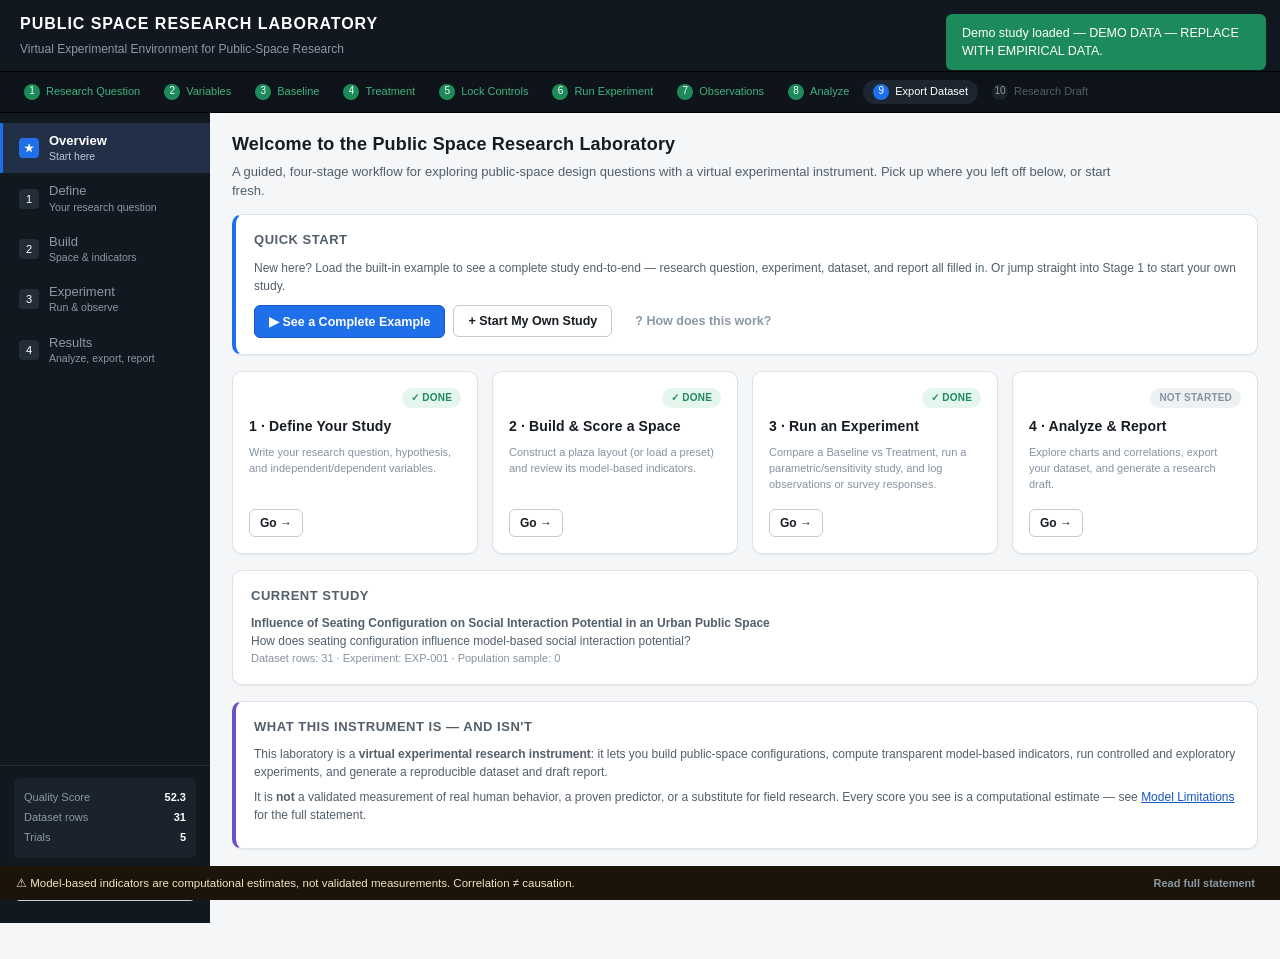
==== commit 150754fd: "Restructure navigation into a guided Overview + 4-stage workflow Replaces the flat 8-tab sidebar wit" ====
--- a/research-lab/index.html
+++ b/research-lab/index.html
@@ -41,29 +41,20 @@
 
 <div class="app-shell">
 <nav class="sidebar" id="sidebar" aria-label="Main navigation">
-  <button class="nav-item active" data-tab="research-question" aria-current="page">
-    <span class="nav-icon">1</span><span>Research Question</span>
+  <button class="nav-item stage-nav-item active" data-stage="overview" aria-current="page">
+    <span class="nav-icon">★</span><span class="nav-item-text"><span class="nav-item-title">Overview</span><span class="nav-item-sub">Start here</span></span>
   </button>
-  <button class="nav-item" data-tab="space-builder">
-    <span class="nav-icon">2</span><span>Space Builder</span>
+  <button class="nav-item stage-nav-item" data-stage="define">
+    <span class="nav-icon">1</span><span class="nav-item-text"><span class="nav-item-title">Define</span><span class="nav-item-sub">Your research question</span></span>
   </button>
-  <button class="nav-item" data-tab="variables">
-    <span class="nav-icon">3</span><span>Variables</span>
+  <button class="nav-item stage-nav-item" data-stage="build">
+    <span class="nav-icon">2</span><span class="nav-item-text"><span class="nav-item-title">Build</span><span class="nav-item-sub">Space &amp; indicators</span></span>
   </button>
-  <button class="nav-item" data-tab="experiment">
-    <span class="nav-icon">4</span><span>Experiment</span>
+  <button class="nav-item stage-nav-item" data-stage="experiment">
+    <span class="nav-icon">3</span><span class="nav-item-text"><span class="nav-item-title">Experiment</span><span class="nav-item-sub">Run &amp; observe</span></span>
   </button>
-  <button class="nav-item" data-tab="observations">
-    <span class="nav-icon">5</span><span>Observations</span>
-  </button>
-  <button class="nav-item" data-tab="analysis">
-    <span class="nav-icon">6</span><span>Analysis</span>
-  </button>
-  <button class="nav-item" data-tab="dataset">
-    <span class="nav-icon">7</span><span>Dataset</span>
-  </button>
-  <button class="nav-item" data-tab="report">
-    <span class="nav-icon">8</span><span>Research Report</span>
+  <button class="nav-item stage-nav-item" data-stage="results">
+    <span class="nav-icon">4</span><span class="nav-item-text"><span class="nav-item-title">Results</span><span class="nav-item-sub">Analyze, export, report</span></span>
   </button>
 
   <div class="sidebar-footer">
@@ -78,8 +69,41 @@
 
 <main id="main-content" class="content">
 
+<div class="stage-subnav" id="stageSubnav" hidden></div>
+
+<!-- ================= OVERVIEW ================= -->
+<section class="panel active" id="panel-overview" aria-labelledby="ov-heading">
+  <div class="panel-header">
+    <h2 id="ov-heading">Welcome to the Public Space Research Laboratory</h2>
+    <p class="panel-desc">A guided, four-stage workflow for exploring public-space design questions with a virtual experimental instrument. Pick up where you left off below, or start fresh.</p>
+  </div>
+
+  <div class="card overview-hero">
+    <h3>Quick Start</h3>
+    <p class="hint">New here? Load the built-in example to see a complete study end-to-end — research question, experiment, dataset, and report all filled in. Or jump straight into Stage 1 to start your own study.</p>
+    <div class="action-row">
+      <button class="btn btn-primary" id="ovBtnLoadDemo">▶ See a Complete Example</button>
+      <button class="btn" id="ovBtnStartNew">+ Start My Own Study</button>
+      <button class="btn btn-ghost" id="ovBtnGuide">? How does this work?</button>
+    </div>
+  </div>
+
+  <div class="stage-grid" id="overviewStageGrid" aria-label="Workflow stages"></div>
+
+  <div class="card">
+    <h3>Current Study</h3>
+    <div id="overviewStudySummary" class="hint"></div>
+  </div>
+
+  <div class="card overview-positioning">
+    <h3>What this instrument is — and isn't</h3>
+    <p class="hint">This laboratory is a <strong>virtual experimental research instrument</strong>: it lets you build public-space configurations, compute transparent model-based indicators, run controlled and exploratory experiments, and generate a reproducible dataset and draft report.</p>
+    <p class="hint">It is <strong>not</strong> a validated measurement of real human behavior, a proven predictor, or a substitute for field research. Every score you see is a computational estimate — see <a href="#panel-report" id="ovLimitationsLink">Model Limitations</a> for the full statement.</p>
+  </div>
+</section>
+
 <!-- ================= RESEARCH QUESTION ================= -->
-<section class="panel active" id="panel-research-question" aria-labelledby="rq-heading">
+<section class="panel" id="panel-research-question" aria-labelledby="rq-heading">
   <div class="panel-header">
     <h2 id="rq-heading">1. Research Question</h2>
     <p class="panel-desc">Define the scope of your inquiry before manipulating the virtual space. This information frames every subsequent module.</p>
@@ -152,6 +176,9 @@
       <div class="big-metric"><span id="qualityCompletenessValue">0%</span><span class="big-metric-label">RESEARCH DESIGN COMPLETENESS</span></div>
       <p class="hint small">Note: this measures design <em>completeness</em>, not scientific validity.</p>
     </div>
+  </div>
+  <div class="next-step-row" data-next-from="research-question">
+    <button class="btn btn-primary btn-next-step">Next: Build Your Space →</button>
   </div>
 </section>
 
@@ -196,7 +223,7 @@
     <div class="toolbar-group">
       <button class="btn btn-sm" id="btnUndo" title="Undo">↶ Undo</button>
       <button class="btn btn-sm" id="btnRedo" title="Redo">↷ Redo</button>
-      <button class="btn btn-sm" id="btnRandomize">🎲 Randomize</button>
+      <button class="btn btn-sm" id="btnRandomize" title="Reshuffles objects in the space you're currently editing only">🎲 Randomize This Layout</button>
       <button class="btn btn-sm" id="btnClearSpace">Clear</button>
     </div>
   </div>
@@ -210,8 +237,8 @@
         <label class="field-inline"><span>Boundary Openness</span><input type="range" id="geoOpenness" min="0" max="100" value="60"/><output>60</output></label>
         <label class="field-inline"><span>Enclosure Level</span><input type="range" id="geoEnclosure" min="0" max="100" value="40"/><output>40</output></label>
       </div>
-      <div class="card">
-        <h3>Abstract Parameters</h3>
+      <details class="card">
+        <summary>Abstract Parameters <span class="hint small">(advanced — click to expand)</span></summary>
         <p class="hint small">Continuous design parameters not represented as discrete objects.</p>
         <label class="field-inline"><span>Path Directness</span><input type="range" id="parPathDirectness" min="0" max="100" value="70"/><output>70</output></label>
         <label class="field-inline"><span>Path Connectivity</span><input type="range" id="parPathConnectivity" min="0" max="100" value="60"/><output>60</output></label>
@@ -223,9 +250,9 @@
         <label class="field-inline"><span>Crowding (assumption)</span><input type="range" id="parCrowding" min="0" max="100" value="25"/><output>25</output></label>
         <label class="field-inline"><span>Hardscape Ratio</span><input type="range" id="parHardscape" min="0" max="100" value="55"/><output>55</output></label>
         <label class="field-inline"><span>Lighting Brightness</span><input type="range" id="parBrightness" min="0" max="100" value="60"/><output>60</output></label>
-      </div>
-      <div class="card">
-        <h3>Time Condition (Scenario Assumption)</h3>
+      </details>
+      <details class="card">
+        <summary>Time Condition <span class="hint small">(scenario assumption)</span></summary>
         <div class="chip-group" id="timeConditionGroup">
           <button class="chip" data-value="Morning">Morning</button>
           <button class="chip active" data-value="Afternoon">Afternoon</button>
@@ -233,7 +260,7 @@
           <button class="chip" data-value="Night">Night</button>
         </div>
         <p class="hint small">Adjusts lighting / activity / shade weighting assumptions. Labeled as scenario assumption, not sensor data.</p>
-      </div>
+      </details>
     </div>
 
     <div class="builder-canvas-wrap">
@@ -272,6 +299,25 @@
       </div>
     </div>
   </div>
+
+  <details class="card population-card">
+    <summary>Random Population Generator <span class="hint small">(advanced — for broader sampling)</span> <span class="badge badge-population" title="A population is a batch of independently randomized layouts used as a broader sample for correlation and exploratory research — different from a single Baseline/Treatment pair or a hand-picked Condition.">ⓘ what is a population?</span></summary>
+    <p class="hint">Generates a set of independently randomized plaza layouts — same geometry, varied object counts &amp; positions — to use as a <strong>sample population</strong> for exploratory and correlational research. Example research use: "Does tree count correlate with the comfort indicator across a population of layouts?" Every generated layout is added to the Dataset (as <code>observation_type = simulation</code>) and can be cited in your Research Report's Discussion.</p>
+    <div class="form-grid">
+      <label class="field"><span>Population size (n)</span><input type="number" id="popCount" min="3" max="50" value="12" /></label>
+      <label class="field"><span>Random seed</span><input type="number" id="popSeed" value="777" /></label>
+    </div>
+    <div class="action-row">
+      <button class="btn btn-primary" id="btnGeneratePopulation">🧪 Generate Random Population</button>
+      <button class="btn btn-danger-outline" id="btnClearPopulation">Clear Population</button>
+    </div>
+    <div id="populationSummary" class="hint small"></div>
+    <div id="populationList" class="mini-list" style="margin-top:8px;"></div>
+  </details>
+
+  <div class="next-step-row" data-next-from="space-builder">
+    <button class="btn btn-primary btn-next-step">Next: Review Indicators &amp; Scores →</button>
+  </div>
 </section>
 
 <!-- ================= VARIABLES ================= -->
@@ -297,6 +343,10 @@
   </div>
 
   <div id="indicatorCategories" class="indicator-categories"></div>
+
+  <div class="next-step-row" data-next-from="variables">
+    <button class="btn btn-primary btn-next-step">Next: Set Up Your Experiment →</button>
+  </div>
 </section>
 
 <!-- ================= EXPERIMENT ================= -->
@@ -453,6 +503,10 @@
       </div>
       <div id="replicationTable"></div>
     </div>
+  </div>
+
+  <div class="next-step-row" data-next-from="experiment">
+    <button class="btn btn-primary btn-next-step">Next: Log Observations (optional) →</button>
   </div>
 </section>
 
@@ -526,6 +580,10 @@
       <div id="responseSummary"></div>
     </div>
   </div>
+
+  <div class="next-step-row" data-next-from="observations">
+    <button class="btn btn-primary btn-next-step">Next: Analyze Results →</button>
+  </div>
 </section>
 
 <!-- ================= ANALYSIS ================= -->
@@ -588,6 +646,7 @@
   <div class="ana-tab-panel" data-anatabpanel="correlation">
     <div class="card">
       <h3>Correlation Explorer</h3>
+      <p class="hint small">Sample units are drawn from Baseline, Treatment, named Conditions, Snapshots, and any generated <strong>Population</strong> layouts (Space Builder) — the larger and more varied your population, the more meaningful the correlation.</p>
       <div class="form-grid">
         <label class="field"><span>Variable X</span><select id="corrX"></select></label>
         <label class="field"><span>Variable Y</span><select id="corrY"></select></label>
@@ -604,6 +663,10 @@
       <h3>Research Comparison Matrix</h3>
       <div id="comparisonMatrixTable"></div>
     </div>
+  </div>
+
+  <div class="next-step-row" data-next-from="analysis">
+    <button class="btn btn-primary btn-next-step">Next: Export Your Dataset →</button>
   </div>
 </section>
 
@@ -655,6 +718,10 @@
       <button class="btn btn-danger-outline" id="btnResetProject">Reset Project</button>
     </div>
   </div>
+
+  <div class="next-step-row" data-next-from="dataset">
+    <button class="btn btn-primary btn-next-step">Next: Generate Research Report →</button>
+  </div>
 </section>
 
 <!-- ================= REPORT ================= -->
@@ -719,6 +786,10 @@
       <li>Composite scores should be interpreted in relation to their component variables.</li>
     </ul>
   </div>
+
+  <div class="next-step-row" data-next-from="report">
+    <button class="btn btn-primary btn-next-step">✓ Back to Overview</button>
+  </div>
 </section>
 
 </main>
@@ -758,6 +829,27 @@
         <li><strong>Dataset</strong> — review, edit, export CSV/JSON.</li>
         <li><strong>Research Report</strong> — generate a draft summary, paper outline, and reproducibility manifest.</li>
       </ol>
+      <h3 style="margin-top:16px;">Key Concepts (Glossary)</h3>
+      <dl class="glossary">
+        <dt>Model-based indicator</dt>
+        <dd>A computed 0–100 score from a transparent, inspectable formula (see any "View Calculation" button). It estimates modeled potential under stated assumptions — not a measured real-world value.</dd>
+        <dt>Baseline / Treatment</dt>
+        <dd>A controlled-experiment pair. Treatment starts as an exact copy of Baseline; you then change only the independent variable, so any difference in indicators can be attributed to that one change.</dd>
+        <dt>Locked control variables</dt>
+        <dd>Variables you've committed to keep identical between Baseline and Treatment (e.g. geometry, entrances, lighting) so they can't confound the comparison.</dd>
+        <dt>Trial</dt>
+        <dd>One computed run of an indicator for a condition. In deterministic mode, repeated trials of the same condition give identical values — enable "stochastic simulation" (Experiment → Replication) to add synthetic trial-to-trial variation.</dd>
+        <dt>Replication</dt>
+        <dd>How many trials are run per condition in a controlled experiment. More replication gives sturdier descriptive statistics (mean, SD) for each condition.</dd>
+        <dt>Condition</dt>
+        <dd>One named, hand-built space configuration you want to compare against others (Experiment → Multi-Condition, up to 10).</dd>
+        <dt>Population</dt>
+        <dd>A larger batch (e.g. 10–50) of independently randomized layouts (Space Builder → Random Population Generator), used as a broader sample for correlation and exploratory analysis rather than a single hand-picked comparison.</dd>
+        <dt>Effect size (SMD)</dt>
+        <dd>Standardized mean difference between two conditions' trial values. It needs variance to be computable — either stochastic simulation or several distinct trial values.</dd>
+        <dt>Correlation vs. causation</dt>
+        <dd>A Pearson <em>r</em> describes an association within this simulated/model-generated dataset only. It never, by itself, proves that one variable causes another.</dd>
+      </dl>
     </div>
   </div>
 </div>
--- a/research-lab/style.css
+++ b/research-lab/style.css
@@ -199,6 +199,14 @@
 .badge-empirical{background:var(--ok-soft);color:var(--ok);}
 .badge-participant{background:#f1e9fb;color:var(--purple);}
 .badge-warning{background:var(--warn-soft);color:var(--warn);}
+.badge-population{background:#f1e9fb;color:var(--purple);cursor:help;text-transform:none;letter-spacing:0;font-weight:600;}
+
+.population-card{border-left:3px solid var(--purple);}
+
+.glossary{margin:0;font-size:12.5px;}
+.glossary dt{font-weight:700;color:var(--text-primary);margin-top:10px;}
+.glossary dt:first-child{margin-top:0;}
+.glossary dd{margin:2px 0 0;color:var(--text-secondary);}
 
 /* ===== Toolbar (space builder) ===== */
 .toolbar{display:flex;flex-wrap:wrap;gap:14px;align-items:center;background:var(--bg-card);
@@ -326,6 +334,61 @@
 
 /* SVG object helper classes (canvas objects) */
 .obj-selected{stroke:#1f6feb;stroke-width:2.5;stroke-dasharray:3,2;}
+
+/* ===== Stage navigation (Overview / Define / Build / Experiment / Results) ===== */
+.stage-nav-item{padding:10px 16px;}
+.nav-item-text{display:flex;flex-direction:column;gap:1px;line-height:1.25;}
+.nav-item-title{font-size:13px;}
+.nav-item-sub{font-size:10.5px;color:var(--text-on-dark-muted);font-weight:400;}
+.nav-item.active .nav-item-sub{color:#b9c4d6;}
+
+.stage-subnav{
+  display:flex;align-items:center;gap:8px;flex-wrap:wrap;margin-bottom:14px;padding-bottom:2px;
+}
+.stage-subnav[hidden]{display:none;}
+.stage-subnav-label{font-size:11px;font-weight:700;color:var(--text-muted);text-transform:uppercase;letter-spacing:.03em;margin-right:2px;}
+.stage-pill.active{background:var(--accent);border-color:var(--accent-dark);color:#fff;}
+
+/* Clickable workflow bar */
+.workflow-step{cursor:pointer;transition:background .12s,opacity .12s;}
+.workflow-step:hover{background:#1c2530;opacity:1;}
+
+/* ===== Overview panel ===== */
+.overview-hero{border-left:4px solid var(--accent);}
+.stage-grid{display:grid;grid-template-columns:repeat(auto-fit,minmax(220px,1fr));gap:14px;margin-bottom:16px;}
+.stage-card{
+  background:var(--bg-card);border:1px solid var(--border);border-radius:var(--radius-lg);
+  padding:16px;box-shadow:var(--shadow-sm);display:flex;flex-direction:column;gap:8px;
+}
+.stage-card h4{font-size:14px;margin:0;}
+.stage-card-top{display:flex;justify-content:flex-end;}
+.stage-badge{
+  font-size:10px;font-weight:700;padding:3px 9px;border-radius:20px;letter-spacing:.02em;text-transform:uppercase;
+  background:#eef1f4;color:var(--text-muted);
+}
+.stage-badge.done{background:var(--ok-soft);color:var(--ok);}
+.stage-card .btn{align-self:flex-start;margin-top:auto;}
+.overview-positioning{border-left:4px solid var(--purple);}
+.overview-positioning a{color:var(--accent-dark);}
+
+/* ===== Next-step navigation row (bottom of each panel) ===== */
+.next-step-row{display:flex;justify-content:flex-end;margin-top:6px;padding-top:14px;border-top:1px dashed var(--border);}
+.btn-next-step{font-size:13px;padding:10px 18px;}
+
+/* ===== Collapsible advanced sections (details/summary as cards) ===== */
+details.card{padding:0;}
+details.card summary{
+  cursor:pointer;list-style:none;padding:16px 18px;font-size:13px;text-transform:uppercase;letter-spacing:.04em;
+  color:var(--text-secondary);font-weight:600;display:flex;align-items:center;gap:6px;
+}
+details.card summary::-webkit-details-marker{display:none;}
+details.card summary::before{content:"▸";color:var(--text-muted);font-size:11px;transition:transform .12s;}
+details.card[open] summary::before{transform:rotate(90deg);}
+details.card summary .badge,
+details.card summary .hint{text-transform:none;letter-spacing:0;font-weight:400;}
+details.card > *:not(summary){padding-left:18px;padding-right:18px;}
+details.card > *:last-child{padding-bottom:16px;}
+details.card > p:first-of-type{margin-top:0;}
 
 /* ===== Responsive ===== */
 @media (max-width:900px){
